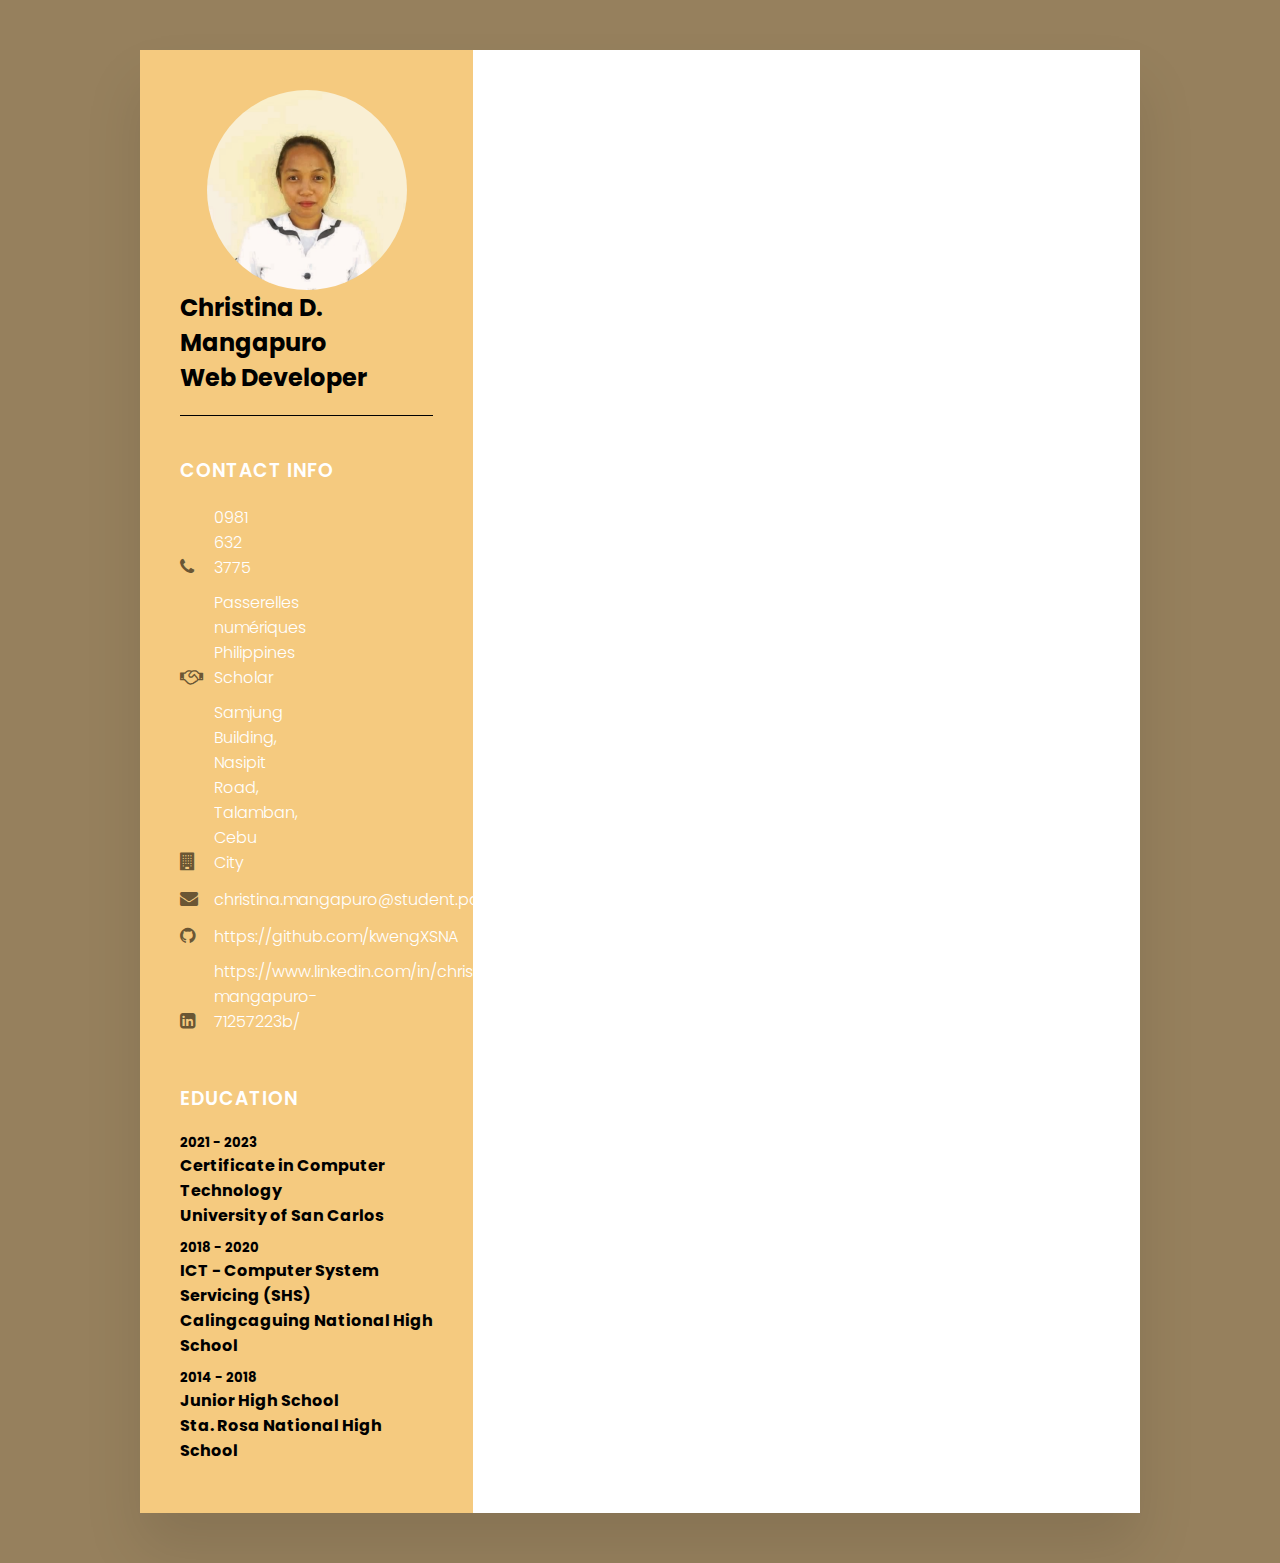
==== draft.html @ 77246a4f "Add files via upload" ====
<!DOCTYPE html>
<html lang="en">
<head>
    <meta charset="UTF-8">
    <meta http-equiv="X-UA-Compatible" content="IE=edge">
    <meta name="viewport" content="width=device-width, initial-scale=1.0">
    <title>Christina Mangapuro's Web Based Resume</title>
    <link rel="stylesheet" href="draft.css">
    <link rel="stylesheet" href="https://cdnjs.cloudflare.com/ajax/libs/font-awesome/4.7.0/css/font-awesome.css" integrity="sha512-5A8nwdMOWrSz20fDsjczgUidUBR8liPYU+WymTZP1lmY9G6Oc7HlZv156XqnsgNUzTyMefFTcsFH/tnJE/+xBg==" crossorigin="anonymous" referrerpolicy="no-referrer" />
</head>
<body>
    <div class="container">

        <div class="left_Side">
            <div class="profileText">
                <div class="imgBx">
                    <img src="tina.png" alt="mangapuro,christina">
                </div>
                <h2>Christina D. Mangapuro<br><span>Web Developer</span></h2>
            </div>

            <div class="contactInfo">
                <h3 class="title">Contact Info</h3>

                <ul>
                    <li>
                        <span class="icon"><i class="fa fa-phone" aria-hidden="true"></i></span>
                        <span class="text">0981 632 3775</span>
                    </li>
                    <li>
                        <span class="icon"><i class="fa fa-handshake-o" aria-hidden="true"></i></span>
                        <span class="text">Passerelles numériques Philippines Scholar</span>
                    </li>
                    <li>
                        <span class="icon"><i class="fa fa-building" aria-hidden="true"></i></span>
                        <span class="text">Samjung Building, Nasipit Road, Talamban, Cebu City</span>
                    </li>
                    <!-- <br> -->
                    <li>
                        <span class="icon"><i class="fa fa-envelope" aria-hidden="true"></i></span>
                        <span class="text" id="mail">christina.mangapuro@student.passerellesnumeriques.org</span>
                    </li>
                    <li>
                        <span class="icon"><i class="fa fa-github" aria-hidden="true"></i></span>
                        <span class="text">https://github.com/kwengXSNA</span>
                    </li>
                    <li>
                        <span class="icon"><i class="fa fa-linkedin-square" aria-hidden="true"></i></span>
                        <span class="text">https://www.linkedin.com/in/christina-mangapuro-71257223b/</span>
                    </li>
                </ul>

            </div>

            <div class="contactInfo education">
                <h3 class="title">Education</h3>

                <ul>
                    <li>
                       <h5>2021 - 2023</h5>
                       <h4>Certificate in Computer Technology</h4>
                       <h4>University of San Carlos</h4>
                    </li>

                    <li>
                        <h5>2018 - 2020</h5>
                        <h4>ICT - Computer System Servicing (SHS)</h4>
                        <h4>Calingcaguing National High School</h4>
                     </li>

                     <li>
                        <h5>2014 - 2018</h5>
                        <h4>Junior High School</h4>
                        <h4>Sta. Rosa National High School</h4>
                     </li>
                    
                </ul>

            </div>

        </div>

        <div class="right_Side">

        </div>
    </div>
<!--   -->
</body>
</html>
---- draft.css ----
@import url('https://fonts.googleapis.com/css2?family=Poppins:wght@200&display=swap');

*{
    margin:0;
    padding:0;
    box-sizing: border-box;
    font-family:'Poppins'
}

body{
    background: #96805d; 
    display: flex;
    justify-content: center;
    align-items: center;
    min-height: 100vh;
}

.container{
    position: relative;
    width: 100%;
    max-width:1000px;
    min-height:100px;
    background: #fff;
    margin: 50px;
    display: grid;
    grid-template-columns: 1fr 2fr;
    box-shadow: 0 35px 55px rgba(0,0,0,0.1);
}
 
.container .left_Side{
    position: relative;
    background: #f5ca7f;
    padding: 40px;
}

.profileText{
    position: relative;
    display: flex;
    flex-direction: column;
    align-items: center;
    padding-bottom: 20px;
    border-bottom: 1px solid;
}

.profileText .imgBx{
    position: relative;
    width: 200px;
    height: 200px;
    border-radius: 50%;
    overflow: hidden;
}

.profileText .imgBx img{
    position: absolute;
    top:0;
    left: 0;
    width: 100%;
    height: 100%;
    object-fit: cover;
}

/* ul{
    list-style: none;
}

#mail{
    font-size: 9px;
} */

.profiletext h2{
    color:#fff;
    font-size:1.5rem;
    margin-top:20px;
    text-transform: uppercase;
    text-align: center;
    font-weight: 600;
    line-height:1.4em;  
}

.profiletext h2 span{  
    font-size:0.8em;
    font-weight:300;
}

.container .right_Side{
    position: relative;
    background: #fff;
    padding: 40px;
}

.contactInfo{
    padding-top: 40px;
}

.title{
    color: #fff;
    text-transform: uppercase;
    font-weight: 600;
    letter-spacing: 1px;
    margin-bottom: 20px;
}

.contactInfo ul{
    position:relative;

}

.contactInfo ul li{
    position:relative;
    list-style: none;
    margin:10px 0;
    cursor:pointer;
}

.contactInfo ul li .icon{
    display:inline-block;
    width: 30px;
    font-size:18px;
    color: #6a5634;
}

.contactInfo ul li span{
    color:#fff;
    font-weight: 300;
}

.contactInfo .education li{
    margin-bottom: 15px;
}

.contactInfo .education h5{
    color: #967746;
    font-weight: 500;
}

.contactInfo .education h4:nth-child{
    color: #967746;
    font-weight: 500;
}

.contactInfo .education h4{
    color: #967746;
    font-weight: 500;
}

.contactInfo ul li .text{
    display:inline-block;
    width: 30px;
    font-weight:300;
    color: #fff;
}

15:35https://www.youtube.com/watch?v=hnjHCmaUVPg
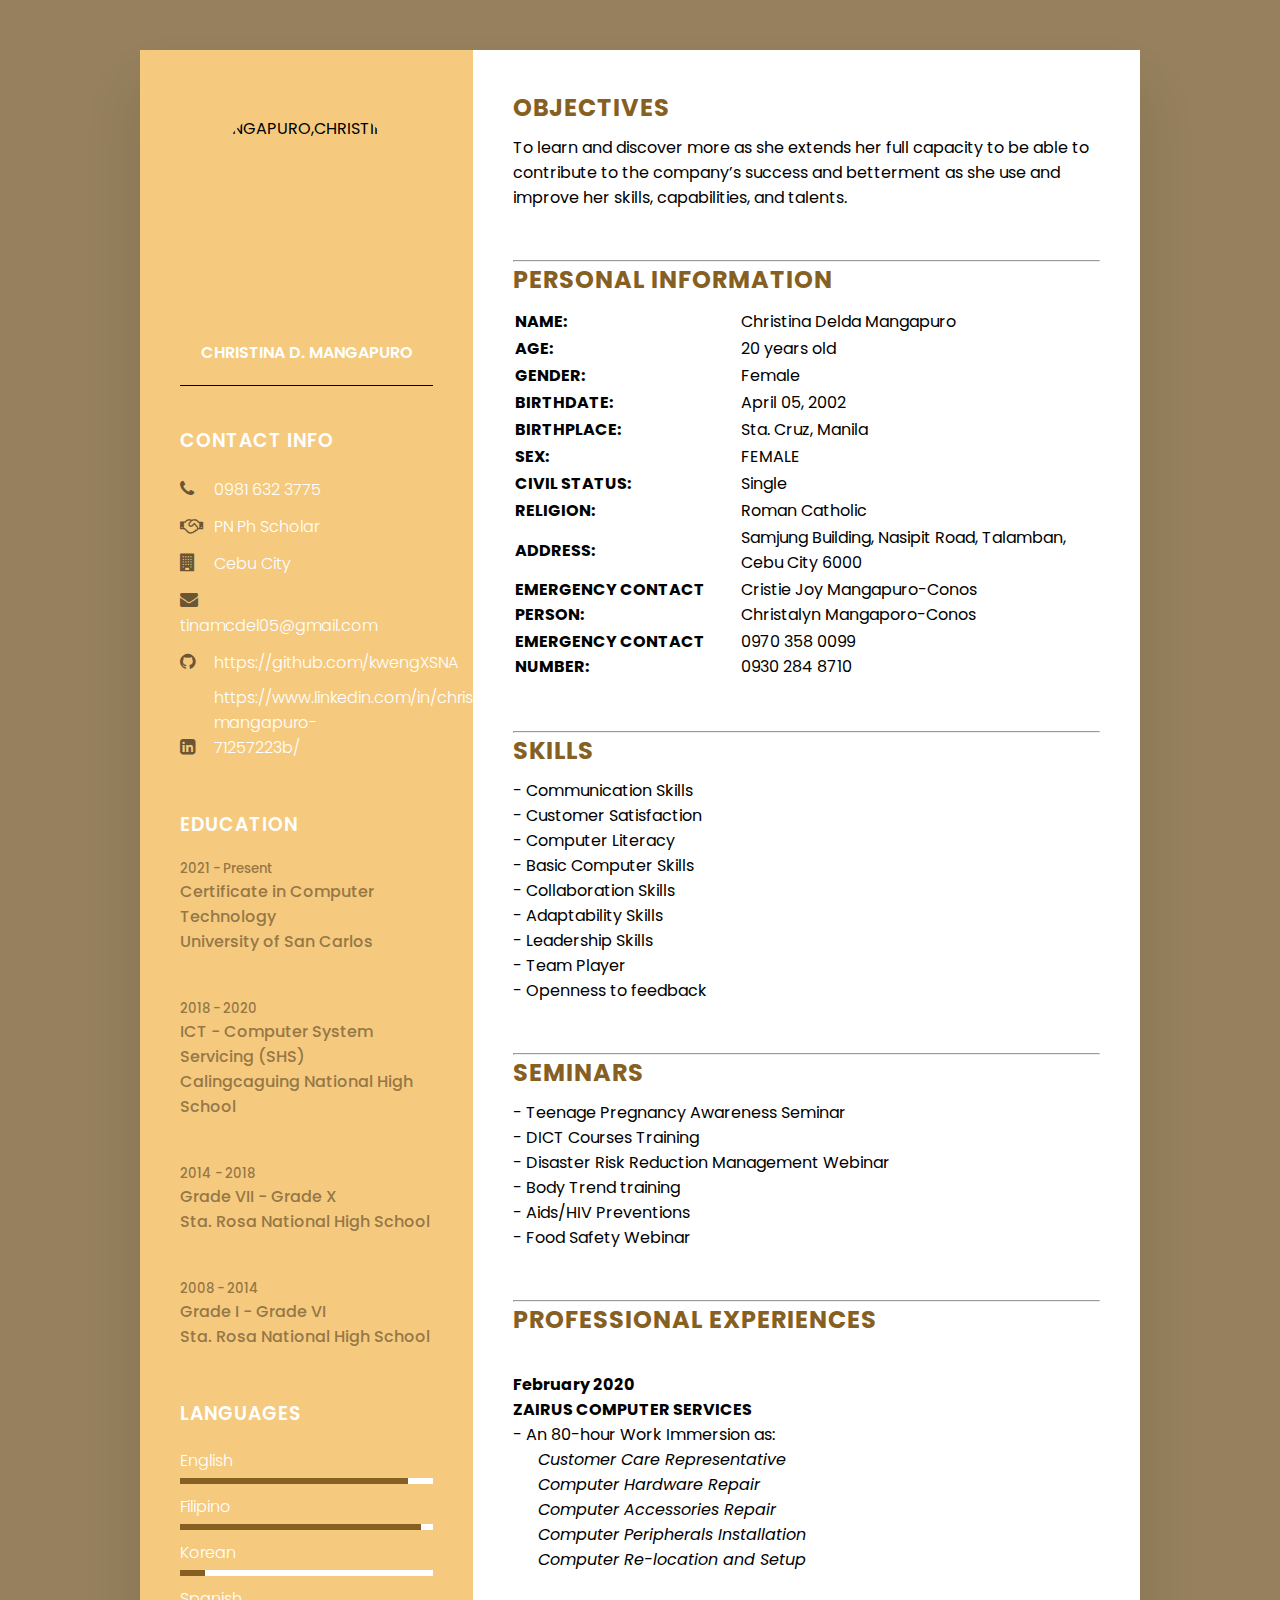
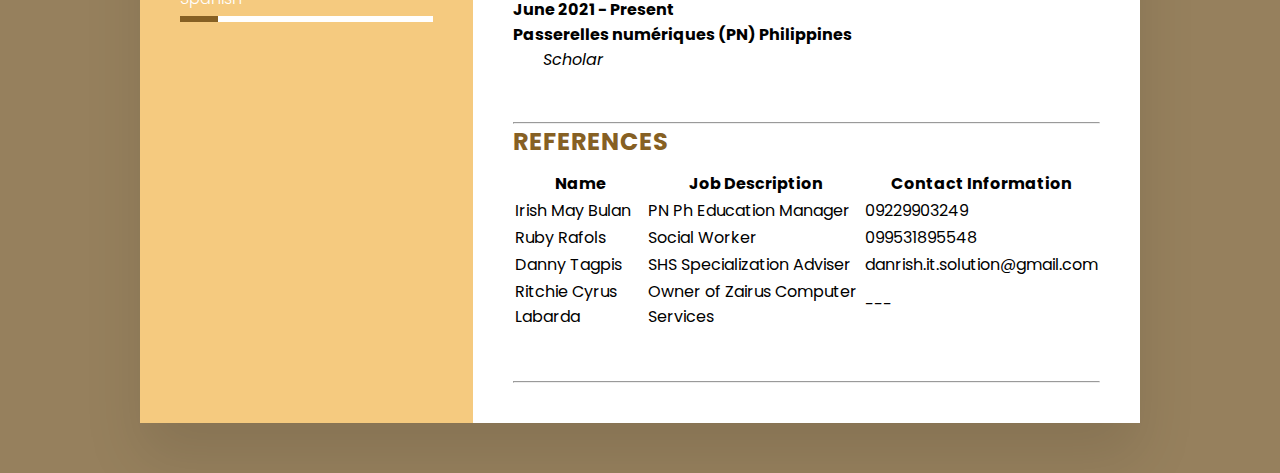
==== commit 5c38f090: "Add files via upload" ====
--- a/draft.html
+++ b/draft.html
@@ -5,6 +5,7 @@
     <meta http-equiv="X-UA-Compatible" content="IE=edge">
     <meta name="viewport" content="width=device-width, initial-scale=1.0">
     <title>Christina Mangapuro's Web Based Resume</title>
+    <link rel = "icon" href = "images/title_icon.png" type = "image/x-icon">
     <link rel="stylesheet" href="draft.css">
     <link rel="stylesheet" href="https://cdnjs.cloudflare.com/ajax/libs/font-awesome/4.7.0/css/font-awesome.css" integrity="sha512-5A8nwdMOWrSz20fDsjczgUidUBR8liPYU+WymTZP1lmY9G6Oc7HlZv156XqnsgNUzTyMefFTcsFH/tnJE/+xBg==" crossorigin="anonymous" referrerpolicy="no-referrer" />
 </head>
@@ -14,9 +15,9 @@
         <div class="left_Side">
             <div class="profileText">
                 <div class="imgBx">
-                    <img src="tina.png" alt="mangapuro,christina">
+                    <img src="images/tina.png" alt="mangapuro,christina">
                 </div>
-                <h2>Christina D. Mangapuro<br><span>Web Developer</span></h2>
+                <h4 class="name"><br>Christina D. Mangapuro</h4>
             </div>
 
             <div class="contactInfo">
@@ -25,20 +26,19 @@
                 <ul>
                     <li>
                         <span class="icon"><i class="fa fa-phone" aria-hidden="true"></i></span>
-                        <span class="text">0981 632 3775</span>
+                        <span class="text" style="width:fit-content">0981 632 3775</span>
                     </li>
                     <li>
                         <span class="icon"><i class="fa fa-handshake-o" aria-hidden="true"></i></span>
-                        <span class="text">Passerelles numériques Philippines Scholar</span>
+                        <span class="text" style="width:fit-content">PN Ph Scholar</span>
                     </li>
                     <li>
                         <span class="icon"><i class="fa fa-building" aria-hidden="true"></i></span>
-                        <span class="text">Samjung Building, Nasipit Road, Talamban, Cebu City</span>
-                    </li>
-                    <!-- <br> -->
+                        <span class="text" style="width:fit-content">Cebu City</span>
+                    </li>
                     <li>
                         <span class="icon"><i class="fa fa-envelope" aria-hidden="true"></i></span>
-                        <span class="text" id="mail">christina.mangapuro@student.passerellesnumeriques.org</span>
+                        <h4><span class="text" style="width:fit-content">tinamcdel05@gmail.com</span></h4>
                     </li>
                     <li>
                         <span class="icon"><i class="fa fa-github" aria-hidden="true"></i></span>
@@ -49,7 +49,6 @@
                         <span class="text">https://www.linkedin.com/in/christina-mangapuro-71257223b/</span>
                     </li>
                 </ul>
-
             </div>
 
             <div class="contactInfo education">
@@ -57,20 +56,29 @@
 
                 <ul>
                     <li>
-                       <h5>2021 - 2023</h5>
+                       <h5>2021 - Present</h5>
                        <h4>Certificate in Computer Technology</h4>
                        <h4>University of San Carlos</h4>
                     </li>
+                    <br>
 
                     <li>
                         <h5>2018 - 2020</h5>
                         <h4>ICT - Computer System Servicing (SHS)</h4>
                         <h4>Calingcaguing National High School</h4>
                      </li>
+                     <br>
 
                      <li>
                         <h5>2014 - 2018</h5>
-                        <h4>Junior High School</h4>
+                        <h4>Grade VII - Grade X</h4>
+                        <h4>Sta. Rosa National High School</h4>
+                     </li>
+                     <br>
+                     
+                     <li>
+                        <h5>2008 - 2014</h5>
+                        <h4>Grade I - Grade VI</h4>
                         <h4>Sta. Rosa National High School</h4>
                      </li>
                     
@@ -78,12 +86,211 @@
 
             </div>
 
+            <div class="contactInfo language">
+                <h3 class="title">Languages</h3>
+
+                <ul>
+
+                   <li>
+                    <span class="text">English</span>
+                    <span class="percent">
+                        <div style=" width:90%;"></div>
+                    </span>
+                   </li>
+
+                   <li>
+                    <span class="text">Filipino</span>
+                    <span class="percent">
+                        <div style=" width:95%;"></div>
+                    </span>
+                   </li>
+
+                   <li>
+                    <span class="text">Korean</span>
+                    <span class="percent">
+                        <div style=" width:10%;"></div>
+                    </span>
+                   </li>
+
+                   <li>
+                    <span class="text">Spanish</span>
+                    <span class="percent">
+                        <div style=" width:15%;"></div>
+                    </span>
+                   </li>
+                    
+                </ul>
+
+            </div>
+
         </div>
 
         <div class="right_Side">
+
+            <div class="about">
+                <h2 class="title2">OBJECTIVES</h2>
+                <p>To learn and discover more as she extends her full capacity to be able to contribute to the company’s success and betterment as she use and improve her skills, capabilities, and talents.</p>
+            </div>
+            <hr>
+
+            <div class="about">
+                <h2 class="title2">PERSONAL INFORMATION</h2>
+                <table>
+                    </tr>
+                    <tr>
+                        <td><b>NAME: </b></td>
+                      <td>Christina Delda Mangapuro</td>
+                    </tr>
+        
+                    <tr>
+                        <td><b>AGE: </b></td>
+                      <td>20 years old</td>
+                    </tr>
+        
+                    <tr>
+                        <td><b>GENDER: </b></td>
+                        <td>Female</td>
+                    </tr>
+        
+                    <tr>
+                        <td><b>BIRTHDATE: </b></td>
+                        <td>April 05, 2002</td>
+                    </tr>
+        
+                    <tr>
+                        <td><b>BIRTHPLACE: </b></td>
+                        <td>Sta. Cruz, Manila</td>
+                    </tr>
+
+                    <tr>
+                        <td><b>SEX: </b></td>
+                        <td>FEMALE</td>
+                    </tr>
+        
+                    <tr>
+                        <td><b>CIVIL STATUS: </b></td>
+                        <td>Single</td>
+                    </tr>
+        
+                    <tr>
+                        <td><b>RELIGION: </b></td>
+                        <td>Roman Catholic</td>
+                    </tr>
+        
+                    <tr>
+                        <td><b>ADDRESS: </b></td>
+                        <td>Samjung Building, Nasipit Road, Talamban, Cebu City 6000</td>
+                    </tr>
+        
+                    <tr>
+                        <td><b>EMERGENCY CONTACT PERSON:</b></td>
+                        <td>Cristie Joy Mangapuro-Conos<br>Christalyn Mangaporo-Conos</td>
+                    </tr>
+        
+                    <tr>
+                        <td><b>EMERGENCY CONTACT NUMBER: </b></td>
+                        <td>0970 358 0099<br>0930 284 8710</td>
+                    </tr>
+                  </table>
+            </div>
+            <hr>
+
+            <div class="about">
+                <h2 class="title2">SKILLS</h2>
+                <p>
+                    - Communication Skills<br>
+                    - Customer Satisfaction<br>
+                    - Computer Literacy<br>
+                    - Basic Computer Skills<br>
+                    - Collaboration Skills<br>
+                    - Adaptability Skills<br>
+                    - Leadership Skills<br>
+                    - Team Player<br>
+                    - Openness to feedback</p>
+
+
+            </div>
+            <hr>
+
+            <div class="about">
+                <h2 class="title2">SEMINARS</h2>
+                <p>
+                    - Teenage Pregnancy Awareness Seminar<br>
+                    - DICT Courses Training<br>
+                    - Disaster Risk Reduction Management Webinar<br>
+                    - Body Trend training <br>
+                    - Aids/HIV Preventions<br>
+                    - Food Safety Webinar</p>
+            </div>
+            <hr>
+
+            <div class="about">
+                <h2 class="title2">PROFESSIONAL EXPERIENCES</h2>
+                <br>
+                <h4>February 2020<br></h4>
+                <p>
+                    <b>ZAIRUS COMPUTER SERVICES</b><br>
+                    - An 80-hour Work Immersion as:<br>
+                    <i>
+                        &nbsp;&nbsp;&nbsp;&nbsp; Customer Care Representative<br>
+                        &nbsp;&nbsp;&nbsp;&nbsp; Computer Hardware Repair<br>
+                        &nbsp;&nbsp;&nbsp;&nbsp; Computer Accessories Repair<br>
+                        &nbsp;&nbsp;&nbsp;&nbsp; Computer Peripherals Installation <br>
+                        &nbsp;&nbsp;&nbsp;&nbsp; Computer Re-location and Setup
+                    </i>
+                </p>
+
+                <br>
+                <h4>June 2021 - Present<br></h4>
+                <p>
+                    <b>Passerelles numériques (PN) Philippines</b>
+                    <br>
+                   
+                    <i>
+                        &nbsp;&nbsp; &nbsp;&nbsp; Scholar<br>
+                    </i>
+                </p>
+
+            </div>
+            <hr>
+
+            <div class="about">
+                <h2 class="title2">REFERENCES</h2>
+                <table class="table">
+                    <thead>
+                      <tr>
+                        <th scope="col">Name</th>
+                        <th scope="col">Job Description</th>
+                        <th scope="col">Contact Information</th>
+                      </tr>
+                    </thead>
+                    <tbody>
+                      <tr>
+                        <td>Irish May Bulan</td>
+                        <td>PN Ph Education Manager</td>
+                        <td>09229903249</td>
+                      </tr>
+                      <tr>
+                        <td>Ruby Rafols</td>
+                        <td>Social Worker</td>
+                        <td>099531895548</td>
+                      </tr>
+                      <tr>
+                        <td>Danny Tagpis</td>
+                        <td>SHS Specialization Adviser</td>
+                        <td>danrish.it.solution@gmail.com</td>
+                      </tr>
+                      <tr>
+                        <td>Ritchie Cyrus Labarda</td>
+                        <td>Owner of Zairus Computer Services</td>
+                        <td>---</td>
+                      </tr>
+                    </tbody>
+                  </table>
+            </div>
+            <hr>
 
         </div>
     </div>
-<!--   -->
 </body>
 </html>--- a/draft.css
+++ b/draft.css
@@ -31,6 +31,7 @@
     position: relative;
     background: #f5ca7f;
     padding: 40px;
+    width:100%;
 }
 
 .profileText{
@@ -40,6 +41,8 @@
     align-items: center;
     padding-bottom: 20px;
     border-bottom: 1px solid;
+    margin-top: 10px;
+    text-transform: uppercase;
 }
 
 .profileText .imgBx{
@@ -59,33 +62,14 @@
     object-fit: cover;
 }
 
-/* ul{
-    list-style: none;
-}
-
-#mail{
-    font-size: 9px;
-} */
-
-.profiletext h2{
+.name{
     color:#fff;
-    font-size:1.5rem;
+    font-size:1.0rem;
     margin-top:20px;
     text-transform: uppercase;
     text-align: center;
     font-weight: 600;
     line-height:1.4em;  
-}
-
-.profiletext h2 span{  
-    font-size:0.8em;
-    font-weight:300;
-}
-
-.container .right_Side{
-    position: relative;
-    background: #fff;
-    padding: 40px;
 }
 
 .contactInfo{
@@ -128,26 +112,65 @@
     margin-bottom: 15px;
 }
 
-.contactInfo .education h5{
+.contactInfo.education h5{
     color: #967746;
     font-weight: 500;
 }
 
-.contactInfo .education h4:nth-child{
+.contactInfo.education h4:nth-child(2){
     color: #967746;
     font-weight: 500;
 }
 
-.contactInfo .education h4{
+.contactInfo.education h4{
     color: #967746;
     font-weight: 500;
 }
 
-.contactInfo ul li .text{
+.text{
     display:inline-block;
-    width: 30px;
+    width: 10px;
     font-weight:300;
     color: #fff;
 }
 
-15:35https://www.youtube.com/watch?v=hnjHCmaUVPg
+.contactInfo.language .percent{
+    position: relative;
+    width:100%;
+    height:6px;
+    background:rgb(255, 255, 255);
+    display:block;
+    margin-top: 5px;
+}
+
+.contactInfo.language .percent div{
+    position:absolute;
+    top:0;
+    left:0;
+    height:100%;
+    background:#866023;
+}
+
+.container .right_Side{
+    position: relative;
+    background: #fff;
+    padding: 40px;
+}
+
+.about{
+    margin-bottom:50px;
+}
+
+.about:last-child{
+    margin-bottom:0;
+}
+
+.title2{
+    color:#866023;
+    letter-spacing: 1px;
+    margin-bottom:10px;
+}
+
+p{
+    color:black;
+}
